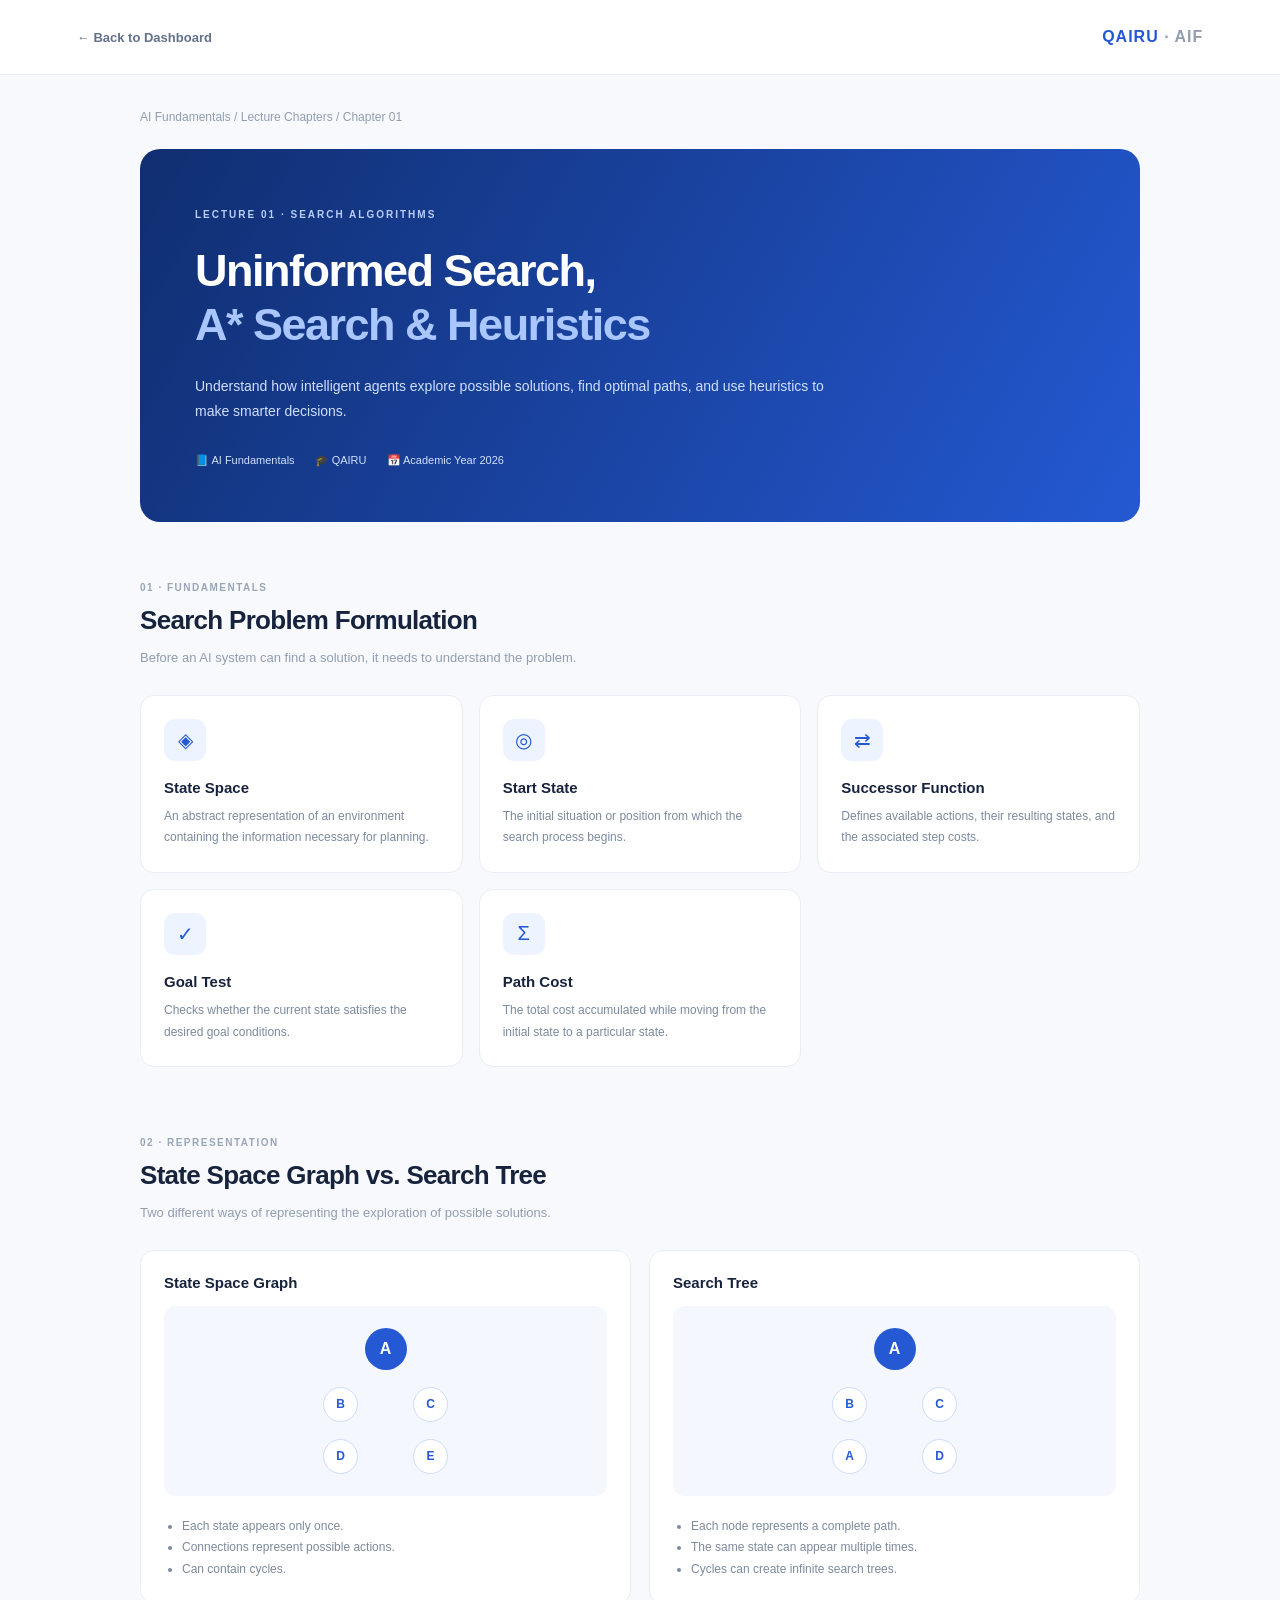
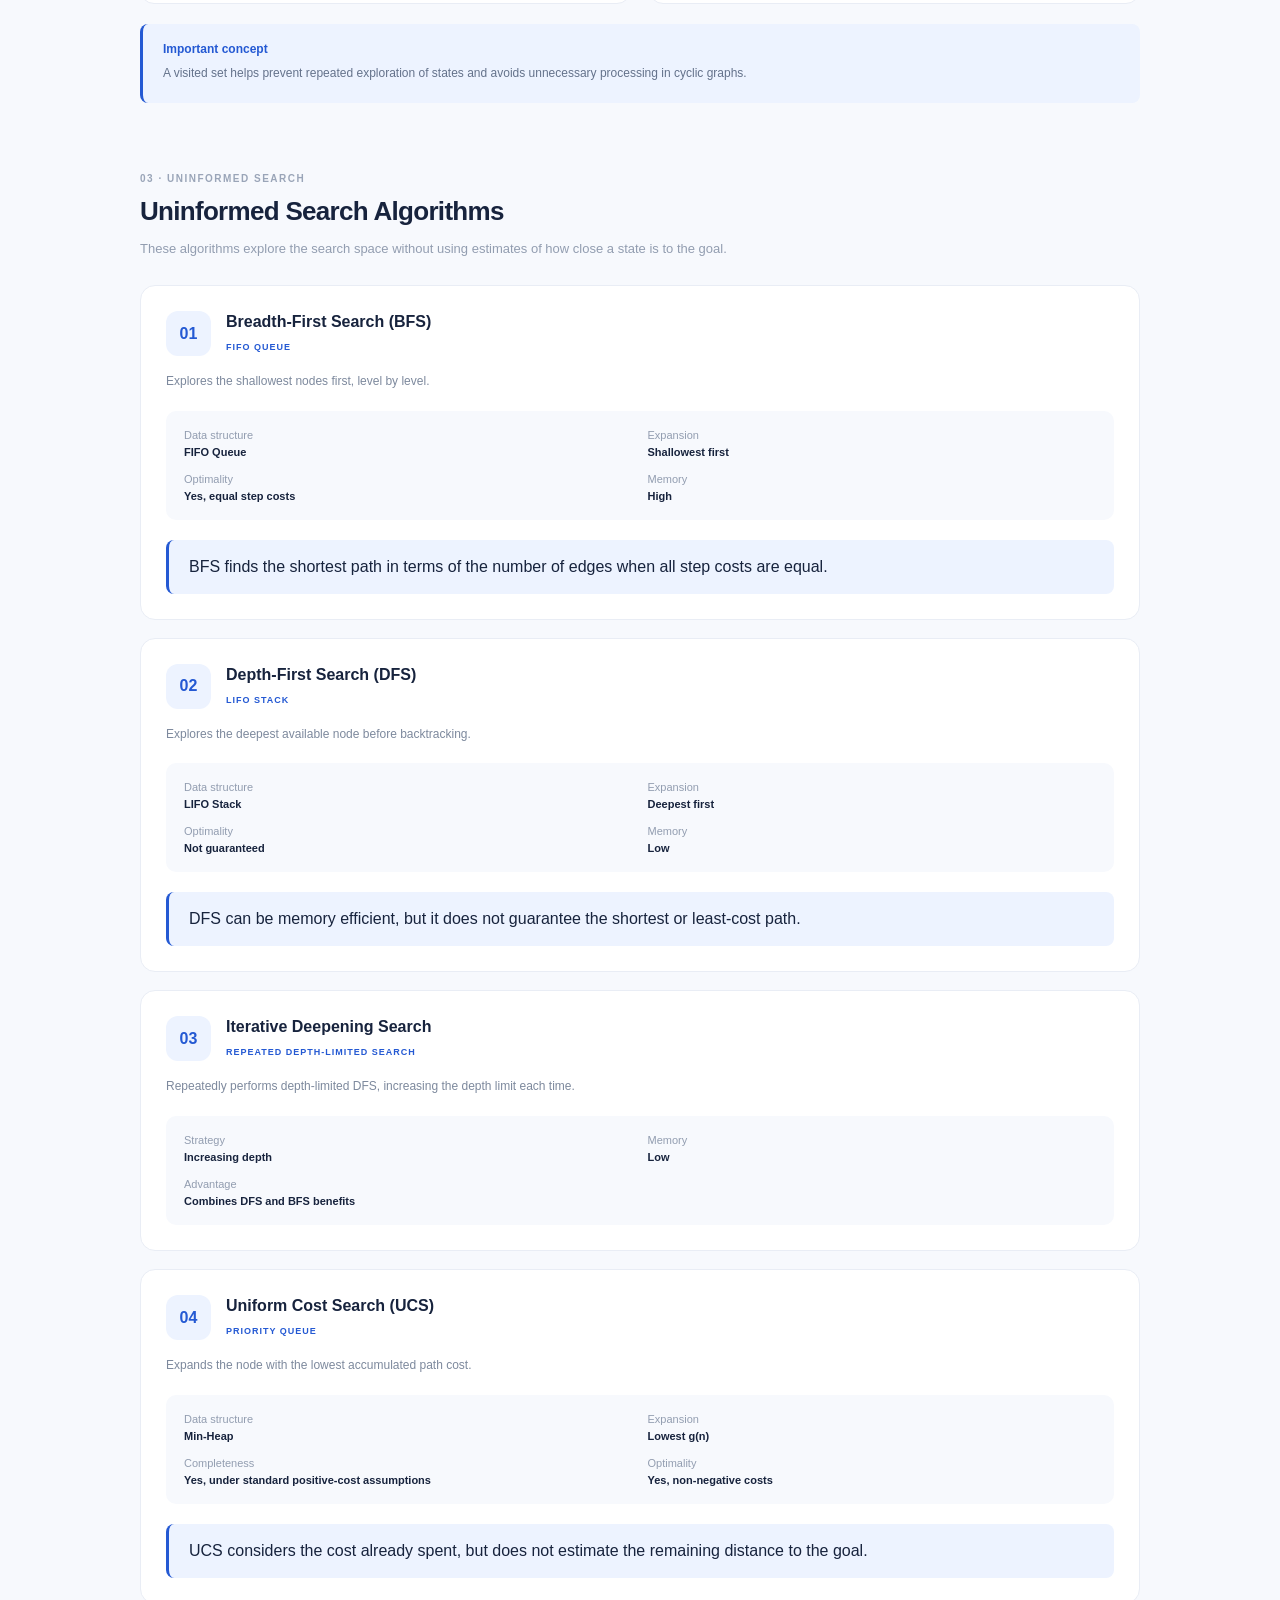
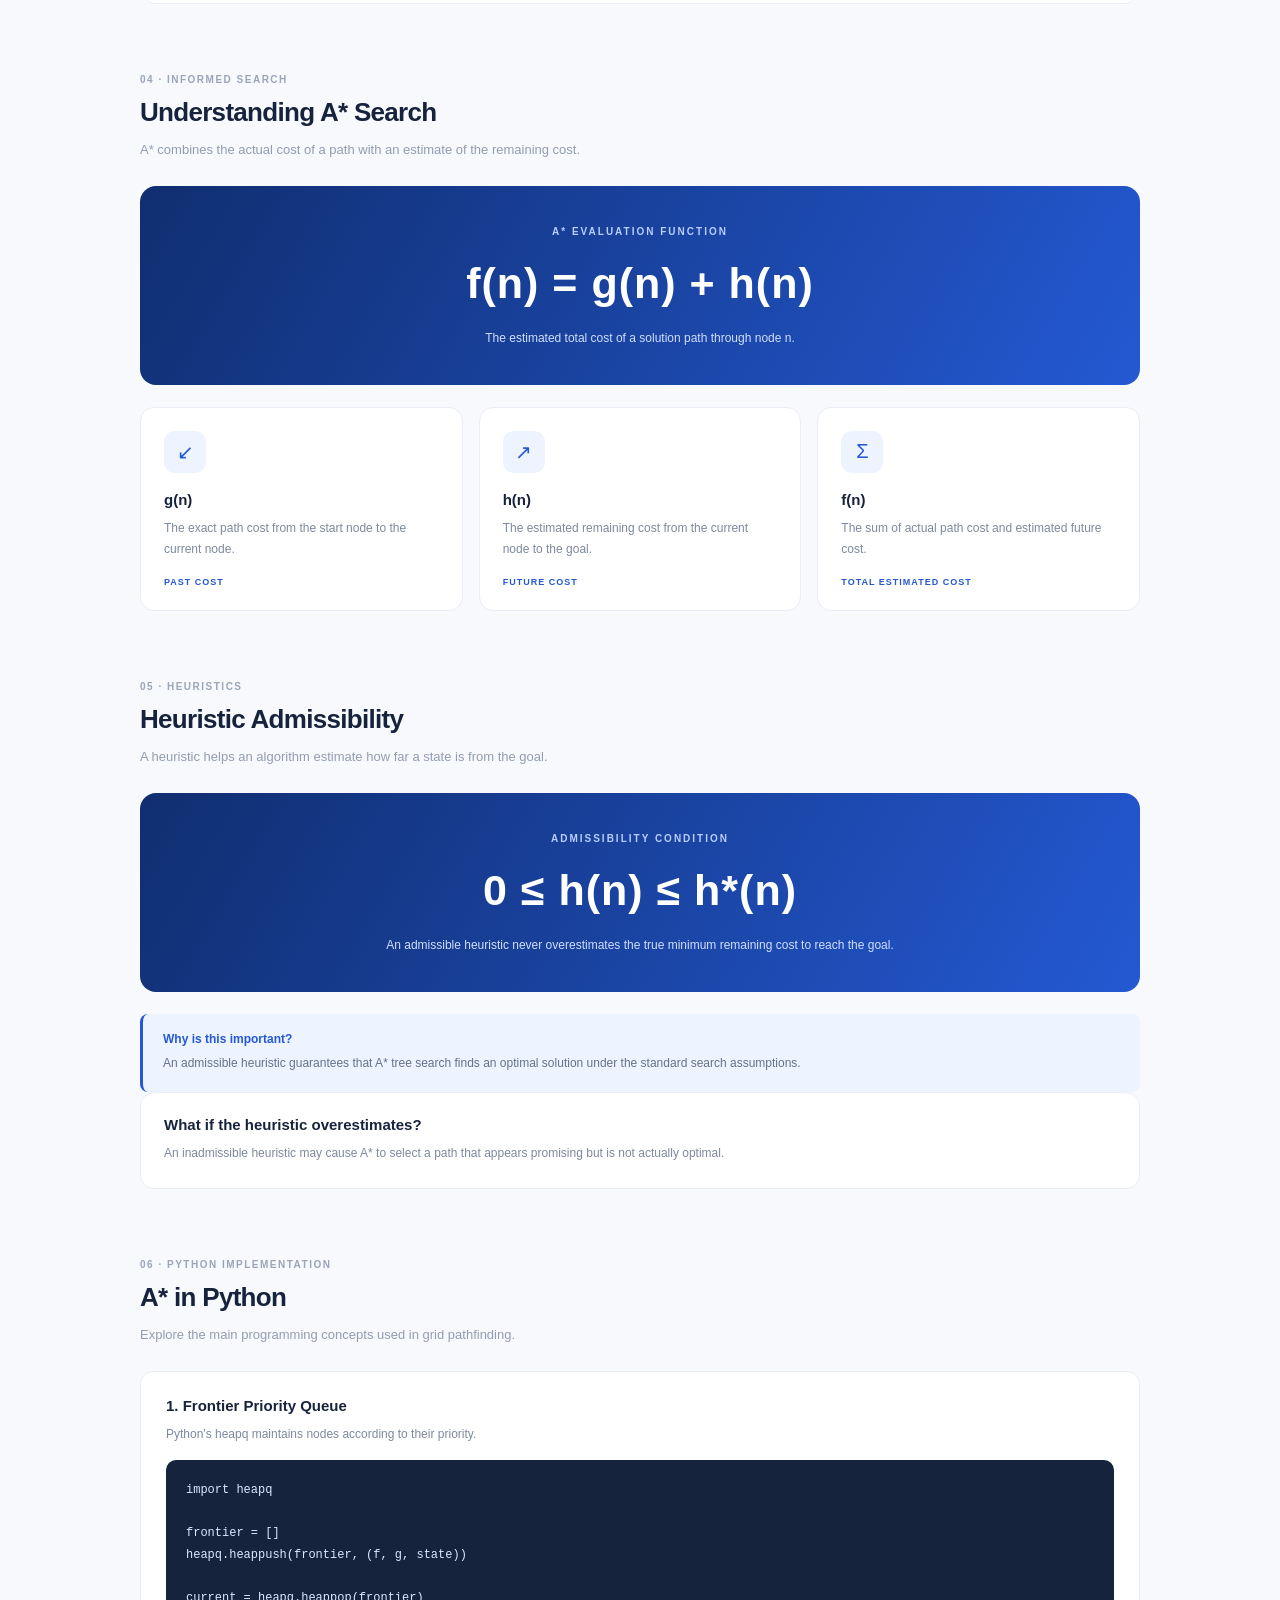
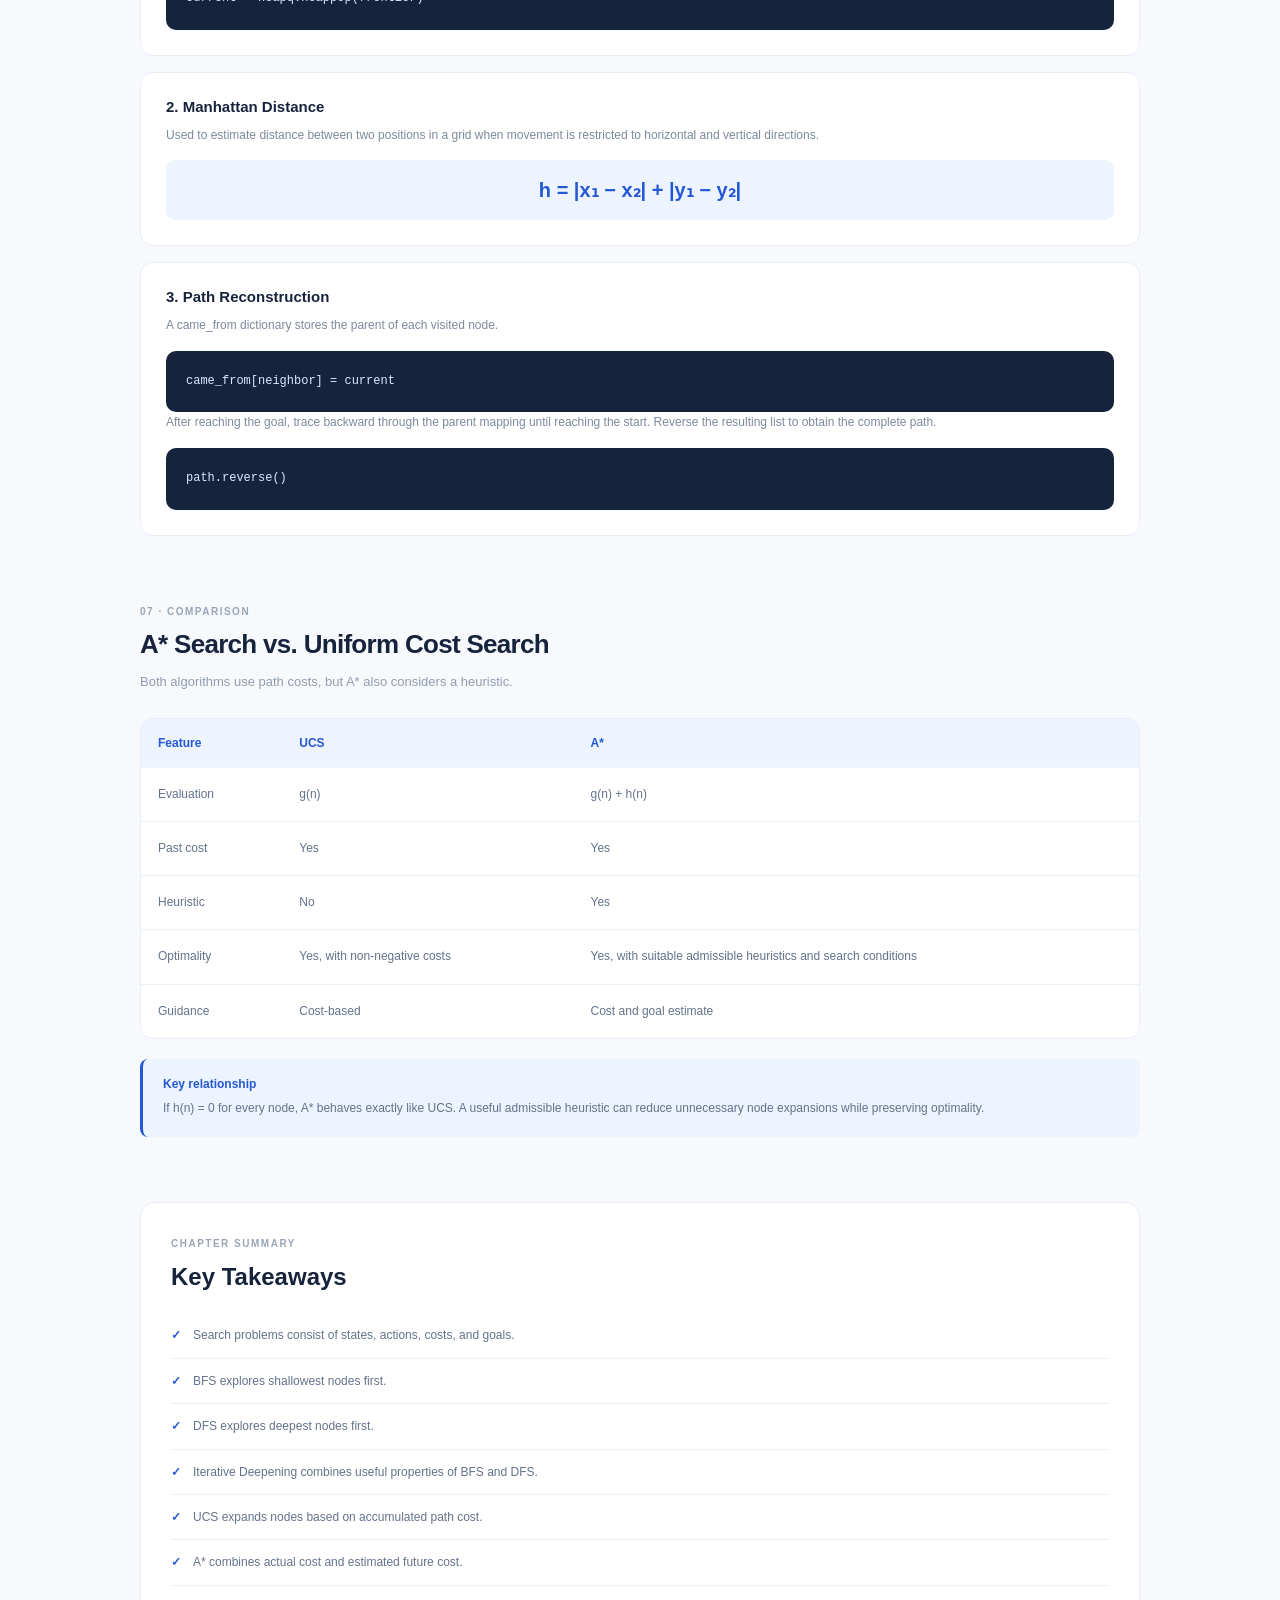
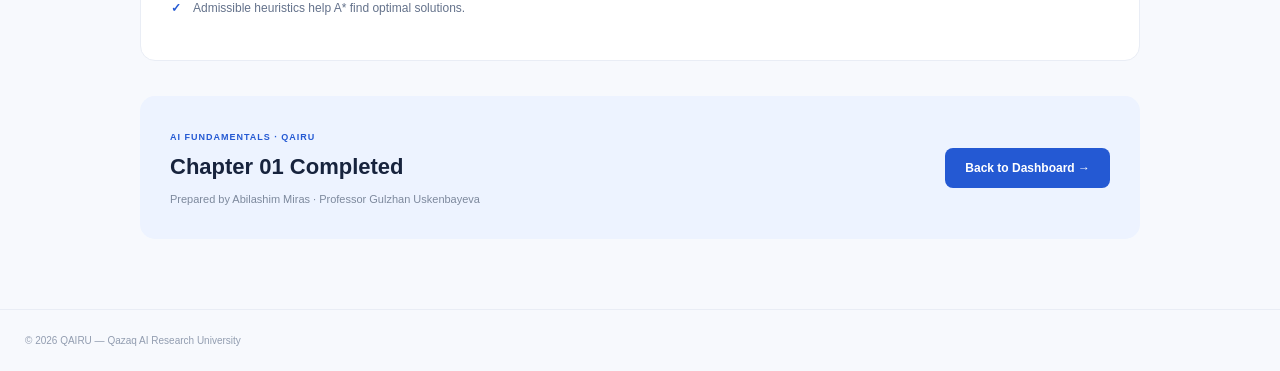
==== chapters/chapter1.html @ 42ffa251 "Initial commit" ====
<!DOCTYPE html>
<html lang="en">
<head>
    <meta charset="UTF-8">
    <meta name="viewport" content="width=device-width, initial-scale=1.0">
    <title>Chapter 1 | AI Fundamentals</title>
    <link rel="stylesheet" href="../style.css">
</head>
<body class="lesson-page">

<header class="lesson-topbar">
    <a href="../index.html" class="back-link">← Back to Dashboard</a>
    <div class="lesson-brand">QAIRU <span>· AIF</span></div>
</header>

<main class="lesson-container">

    <div class="lesson-breadcrumb">
        AI Fundamentals / Lecture Chapters / Chapter 01
    </div>

    <section class="lesson-hero">
        <span class="lesson-tag">LECTURE 01 · SEARCH ALGORITHMS</span>
        <h1>Uninformed Search,<br><span>A* Search & Heuristics</span></h1>
        <p>
            Understand how intelligent agents explore possible solutions,
            find optimal paths, and use heuristics to make smarter decisions.
        </p>
        <div class="lesson-meta">
            <span>📘 AI Fundamentals</span>
            <span>🎓 QAIRU</span>
            <span>📅 Academic Year 2026</span>
        </div>
    </section>

    <section class="lesson-section">
        <div class="lesson-heading">
            <span class="section-label">01 · FUNDAMENTALS</span>
            <h2>Search Problem Formulation</h2>
            <p>Before an AI system can find a solution, it needs to understand the problem.</p>
        </div>

        <div class="concept-grid">
            <article class="concept-card">
                <span class="concept-icon">◈</span>
                <h3>State Space</h3>
                <p>An abstract representation of an environment containing the information necessary for planning.</p>
            </article>

            <article class="concept-card">
                <span class="concept-icon">◎</span>
                <h3>Start State</h3>
                <p>The initial situation or position from which the search process begins.</p>
            </article>

            <article class="concept-card">
                <span class="concept-icon">⇄</span>
                <h3>Successor Function</h3>
                <p>Defines available actions, their resulting states, and the associated step costs.</p>
            </article>

            <article class="concept-card">
                <span class="concept-icon">✓</span>
                <h3>Goal Test</h3>
                <p>Checks whether the current state satisfies the desired goal conditions.</p>
            </article>

            <article class="concept-card">
                <span class="concept-icon">Σ</span>
                <h3>Path Cost</h3>
                <p>The total cost accumulated while moving from the initial state to a particular state.</p>
            </article>
        </div>
    </section>

    <section class="lesson-section">
        <div class="lesson-heading">
            <span class="section-label">02 · REPRESENTATION</span>
            <h2>State Space Graph vs. Search Tree</h2>
            <p>Two different ways of representing the exploration of possible solutions.</p>
        </div>

        <div class="comparison-grid">
            <article class="comparison-card">
                <h3>State Space Graph</h3>
                <div class="diagram-box">
                    <div class="diagram-node">A</div>
                    <div class="diagram-branches">
                        <span>B</span>
                        <span>C</span>
                    </div>
                    <div class="diagram-branches">
                        <span>D</span>
                        <span>E</span>
                    </div>
                </div>
                <ul>
                    <li>Each state appears only once.</li>
                    <li>Connections represent possible actions.</li>
                    <li>Can contain cycles.</li>
                </ul>
            </article>

            <article class="comparison-card">
                <h3>Search Tree</h3>
                <div class="diagram-box">
                    <div class="diagram-node">A</div>
                    <div class="diagram-branches">
                        <span>B</span>
                        <span>C</span>
                    </div>
                    <div class="diagram-branches">
                        <span>A</span>
                        <span>D</span>
                    </div>
                </div>
                <ul>
                    <li>Each node represents a complete path.</li>
                    <li>The same state can appear multiple times.</li>
                    <li>Cycles can create infinite search trees.</li>
                </ul>
            </article>
        </div>

        <div class="note-box">
            <strong>Important concept</strong>
            <p>
                A visited set helps prevent repeated exploration of states
                and avoids unnecessary processing in cyclic graphs.
            </p>
        </div>
    </section>

    <section class="lesson-section">
        <div class="lesson-heading">
            <span class="section-label">03 · UNINFORMED SEARCH</span>
            <h2>Uninformed Search Algorithms</h2>
            <p>These algorithms explore the search space without using estimates of how close a state is to the goal.</p>
        </div>

        <div class="algorithm-card">
            <div class="algorithm-header">
                <span class="algorithm-number">01</span>
                <div>
                    <h3>Breadth-First Search (BFS)</h3>
                    <span class="algorithm-type">FIFO QUEUE</span>
                </div>
            </div>
            <p>Explores the shallowest nodes first, level by level.</p>
            <div class="algorithm-details">
                <div><span>Data structure</span><strong>FIFO Queue</strong></div>
                <div><span>Expansion</span><strong>Shallowest first</strong></div>
                <div><span>Optimality</span><strong>Yes, equal step costs</strong></div>
                <div><span>Memory</span><strong>High</strong></div>
            </div>
            <div class="note-box">
                BFS finds the shortest path in terms of the number of edges when all step costs are equal.
            </div>
        </div>

        <div class="algorithm-card">
            <div class="algorithm-header">
                <span class="algorithm-number">02</span>
                <div>
                    <h3>Depth-First Search (DFS)</h3>
                    <span class="algorithm-type">LIFO STACK</span>
                </div>
            </div>
            <p>Explores the deepest available node before backtracking.</p>
            <div class="algorithm-details">
                <div><span>Data structure</span><strong>LIFO Stack</strong></div>
                <div><span>Expansion</span><strong>Deepest first</strong></div>
                <div><span>Optimality</span><strong>Not guaranteed</strong></div>
                <div><span>Memory</span><strong>Low</strong></div>
            </div>
            <div class="note-box">
                DFS can be memory efficient, but it does not guarantee the shortest or least-cost path.
            </div>
        </div>

        <div class="algorithm-card">
            <div class="algorithm-header">
                <span class="algorithm-number">03</span>
                <div>
                    <h3>Iterative Deepening Search</h3>
                    <span class="algorithm-type">REPEATED DEPTH-LIMITED SEARCH</span>
                </div>
            </div>
            <p>Repeatedly performs depth-limited DFS, increasing the depth limit each time.</p>
            <div class="algorithm-details">
                <div><span>Strategy</span><strong>Increasing depth</strong></div>
                <div><span>Memory</span><strong>Low</strong></div>
                <div><span>Advantage</span><strong>Combines DFS and BFS benefits</strong></div>
            </div>
        </div>

        <div class="algorithm-card">
            <div class="algorithm-header">
                <span class="algorithm-number">04</span>
                <div>
                    <h3>Uniform Cost Search (UCS)</h3>
                    <span class="algorithm-type">PRIORITY QUEUE</span>
                </div>
            </div>
            <p>Expands the node with the lowest accumulated path cost.</p>
            <div class="algorithm-details">
                <div><span>Data structure</span><strong>Min-Heap</strong></div>
                <div><span>Expansion</span><strong>Lowest g(n)</strong></div>
                <div><span>Completeness</span><strong>Yes, under standard positive-cost assumptions</strong></div>
                <div><span>Optimality</span><strong>Yes, non-negative costs</strong></div>
            </div>
            <div class="note-box">
                UCS considers the cost already spent, but does not estimate the remaining distance to the goal.
            </div>
        </div>
    </section>

    <section class="lesson-section">
        <div class="lesson-heading">
            <span class="section-label">04 · INFORMED SEARCH</span>
            <h2>Understanding A* Search</h2>
            <p>A* combines the actual cost of a path with an estimate of the remaining cost.</p>
        </div>

        <div class="formula-card">
            <span class="formula-label">A* EVALUATION FUNCTION</span>
            <div class="main-formula">f(n) = g(n) + h(n)</div>
            <p>The estimated total cost of a solution path through node n.</p>
        </div>

        <div class="concept-grid">
            <article class="concept-card">
                <span class="concept-icon">↙</span>
                <h3>g(n)</h3>
                <p>The exact path cost from the start node to the current node.</p>
                <span class="concept-caption">PAST COST</span>
            </article>

            <article class="concept-card">
                <span class="concept-icon">↗</span>
                <h3>h(n)</h3>
                <p>The estimated remaining cost from the current node to the goal.</p>
                <span class="concept-caption">FUTURE COST</span>
            </article>

            <article class="concept-card">
                <span class="concept-icon">Σ</span>
                <h3>f(n)</h3>
                <p>The sum of actual path cost and estimated future cost.</p>
                <span class="concept-caption">TOTAL ESTIMATED COST</span>
            </article>
        </div>
    </section>

    <section class="lesson-section">
        <div class="lesson-heading">
            <span class="section-label">05 · HEURISTICS</span>
            <h2>Heuristic Admissibility</h2>
            <p>A heuristic helps an algorithm estimate how far a state is from the goal.</p>
        </div>

        <div class="formula-card">
            <span class="formula-label">ADMISSIBILITY CONDITION</span>
            <div class="main-formula">0 ≤ h(n) ≤ h*(n)</div>
            <p>
                An admissible heuristic never overestimates the true minimum
                remaining cost to reach the goal.
            </p>
        </div>

        <div class="note-box">
            <strong>Why is this important?</strong>
            <p>
                An admissible heuristic guarantees that A* tree search
                finds an optimal solution under the standard search assumptions.
            </p>
        </div>

        <div class="concept-card">
            <h3>What if the heuristic overestimates?</h3>
            <p>
                An inadmissible heuristic may cause A* to select a path that
                appears promising but is not actually optimal.
            </p>
        </div>
    </section>

    <section class="lesson-section">
        <div class="lesson-heading">
            <span class="section-label">06 · PYTHON IMPLEMENTATION</span>
            <h2>A* in Python</h2>
            <p>Explore the main programming concepts used in grid pathfinding.</p>
        </div>

        <div class="code-concept">
            <h3>1. Frontier Priority Queue</h3>
            <p>Python's heapq maintains nodes according to their priority.</p>
            <pre><code>import heapq

frontier = []
heapq.heappush(frontier, (f, g, state))

current = heapq.heappop(frontier)</code></pre>
        </div>

        <div class="code-concept">
            <h3>2. Manhattan Distance</h3>
            <p>Used to estimate distance between two positions in a grid when movement is restricted to horizontal and vertical directions.</p>
            <div class="formula-inline">
                h = |x₁ − x₂| + |y₁ − y₂|
            </div>
        </div>

        <div class="code-concept">
            <h3>3. Path Reconstruction</h3>
            <p>A came_from dictionary stores the parent of each visited node.</p>
            <pre><code>came_from[neighbor] = current</code></pre>
            <p>
                After reaching the goal, trace backward through the parent
                mapping until reaching the start. Reverse the resulting list
                to obtain the complete path.
            </p>
            <pre><code>path.reverse()</code></pre>
        </div>
    </section>

    <section class="lesson-section">
        <div class="lesson-heading">
            <span class="section-label">07 · COMPARISON</span>
            <h2>A* Search vs. Uniform Cost Search</h2>
            <p>Both algorithms use path costs, but A* also considers a heuristic.</p>
        </div>

        <div class="table-wrapper">
            <table class="lesson-table">
                <thead>
                    <tr>
                        <th>Feature</th>
                        <th>UCS</th>
                        <th>A*</th>
                    </tr>
                </thead>
                <tbody>
                    <tr>
                        <td>Evaluation</td>
                        <td>g(n)</td>
                        <td>g(n) + h(n)</td>
                    </tr>
                    <tr>
                        <td>Past cost</td>
                        <td>Yes</td>
                        <td>Yes</td>
                    </tr>
                    <tr>
                        <td>Heuristic</td>
                        <td>No</td>
                        <td>Yes</td>
                    </tr>
                    <tr>
                        <td>Optimality</td>
                        <td>Yes, with non-negative costs</td>
                        <td>Yes, with suitable admissible heuristics and search conditions</td>
                    </tr>
                    <tr>
                        <td>Guidance</td>
                        <td>Cost-based</td>
                        <td>Cost and goal estimate</td>
                    </tr>
                </tbody>
            </table>
        </div>

        <div class="note-box">
            <strong>Key relationship</strong>
            <p>
                If h(n) = 0 for every node, A* behaves exactly like UCS.
                A useful admissible heuristic can reduce unnecessary node expansions
                while preserving optimality.
            </p>
        </div>
    </section>

    <section class="takeaways">
        <span class="section-label">CHAPTER SUMMARY</span>
        <h2>Key Takeaways</h2>
        <ul>
            <li>Search problems consist of states, actions, costs, and goals.</li>
            <li>BFS explores shallowest nodes first.</li>
            <li>DFS explores deepest nodes first.</li>
            <li>Iterative Deepening combines useful properties of BFS and DFS.</li>
            <li>UCS expands nodes based on accumulated path cost.</li>
            <li>A* combines actual cost and estimated future cost.</li>
            <li>Admissible heuristics help A* find optimal solutions.</li>
        </ul>
    </section>

    <section class="lesson-footer">
        <div>
            <span>AI FUNDAMENTALS · QAIRU</span>
            <h2>Chapter 01 Completed</h2>
            <p>Prepared by Abilashim Miras · Professor Gulzhan Uskenbayeva</p>
        </div>
        <a href="../index.html" class="primary-btn">Back to Dashboard →</a>
    </section>

</main>

<footer class="lesson-bottom">
    © 2026 QAIRU — Qazaq AI Research University
</footer>

</body>
</html>
---- style.css ----
/* GLOBAL SETTINGS */

* {
    margin: 0;
    padding: 0;
    box-sizing: border-box;
}

html {
    scroll-behavior: smooth;
}

body {
    font-family: 'Inter', sans-serif;
    background: #f7f9fd;
    color: #17233d;
}

.dashboard {
    display: flex;
    min-height: 100vh;
}

/* SIDEBAR */

.sidebar {
    width: 255px;
    background: #ffffff;
    border-right: 1px solid #e9edf5;
    padding: 30px 20px;
    display: flex;
    flex-direction: column;
    flex-shrink: 0;
}

.logo {
    display: flex;
    align-items: center;
    gap: 12px;
    margin-bottom: 55px;
}

.logo-icon {
    width: 43px;
    height: 43px;
    background: #2459d3;
    color: white;
    border-radius: 13px;
    display: grid;
    place-items: center;
    font-size: 23px;
    font-weight: 800;
}

.logo h2 {
    font-size: 18px;
    letter-spacing: 1px;
}

.logo span {
    display: block;
    color: #8b96aa;
    font-size: 9px;
    margin-top: 4px;
}

.menu-label,
.section-label {
    font-size: 10px;
    font-weight: 700;
    letter-spacing: 1.5px;
    color: #9aa5b8;
}

.menu-label {
    margin-bottom: 18px;
    padding-left: 12px;
}

nav {
    display: flex;
    flex-direction: column;
    gap: 8px;
}

.nav-item {
    text-decoration: none;
    color: #7c879b;
    padding: 14px;
    border-radius: 10px;
    display: flex;
    gap: 13px;
    align-items: center;
    font-size: 14px;
    font-weight: 500;
    transition: 0.25s;
}

.nav-item:hover,
.nav-item.active {
    background: #edf3ff;
    color: #2459d3;
}

.sidebar-bottom {
    margin-top: auto;
    padding: 20px;
    background: #f4f7fd;
    border-radius: 14px;
}

.course-badge {
    display: inline-block;
    color: #2459d3;
    background: #e4ecff;
    padding: 6px 10px;
    font-size: 10px;
    font-weight: 700;
    border-radius: 6px;
    margin-bottom: 12px;
}

.sidebar-bottom p {
    font-size: 13px;
    font-weight: 700;
    margin-bottom: 6px;
}

.sidebar-bottom span {
    color: #929db0;
    font-size: 10px;
}

/* MAIN CONTENT */

.main-content {
    flex: 1;
    min-width: 0;
    padding: 0 45px;
    max-width: 1600px;
    margin: 0 auto;
}

.topbar {
    height: 95px;
    display: flex;
    justify-content: space-between;
    align-items: center;
    border-bottom: 1px solid #e9edf5;
}

.breadcrumb {
    color: #929db0;
    font-size: 11px;
}

.topbar h3 {
    font-size: 16px;
    margin-top: 6px;
}

.profile {
    display: flex;
    align-items: center;
    gap: 12px;
}

.avatar {
    width: 40px;
    height: 40px;
    background: #e4ecff;
    color: #2459d3;
    border-radius: 50%;
    display: grid;
    place-items: center;
    font-weight: 700;
    font-size: 12px;
}

.profile strong,
.profile span {
    display: block;
    font-size: 12px;
}

.profile span {
    color: #929db0;
    margin-top: 4px;
}

/* WELCOME SECTION */

.welcome {
    background: linear-gradient(110deg, #102e70, #2459d3);
    border-radius: 20px;
    margin-top: 35px;
    padding: 50px;
    min-height: 310px;
    display: flex;
    align-items: center;
    justify-content: space-between;
    color: white;
    overflow: hidden;
    position: relative;
}

.welcome-text {
    max-width: 560px;
    position: relative;
    z-index: 2;
}

.eyebrow {
    color: #b8ceff;
    font-size: 10px;
    font-weight: 700;
    letter-spacing: 2px;
}

.welcome h1 {
    font-size: clamp(27px, 3vw, 40px);
    line-height: 1.2;
    margin: 18px 0;
    letter-spacing: -1.5px;
}

.welcome h1 span {
    color: #a9c6ff;
}

.welcome p {
    font-size: 13px;
    line-height: 1.8;
    color: #d1dfff;
    max-width: 430px;
    margin-bottom: 25px;
}

.primary-btn {
    display: inline-block;
    background: white;
    color: #2459d3;
    text-decoration: none;
    padding: 13px 20px;
    border-radius: 8px;
    font-size: 12px;
    font-weight: 700;
    transition: 0.25s;
}

.primary-btn:hover {
    background: #e9f0ff;
    transform: translateY(-2px);
}

/* ABSTRACT AI ART */

.welcome-art {
    width: 270px;
    height: 240px;
    position: relative;
    display: grid;
    place-items: center;
    flex-shrink: 0;
}

.ai-symbol {
    width: 120px;
    height: 120px;
    border-radius: 35px;
    background: rgba(255, 255, 255, 0.14);
    border: 1px solid rgba(255, 255, 255, 0.4);
    backdrop-filter: blur(10px);
    display: grid;
    place-items: center;
    font-size: 43px;
    font-weight: 800;
    color: white;
    z-index: 2;
}

.orbit {
    position: absolute;
    border: 1px solid rgba(255, 255, 255, 0.25);
    border-radius: 50%;
}

.orbit-one {
    width: 210px;
    height: 210px;
}

.orbit-two {
    width: 265px;
    height: 265px;
}

.floating-card {
    position: absolute;
    background: rgba(255, 255, 255, 0.17);
    border: 1px solid rgba(255, 255, 255, 0.3);
    backdrop-filter: blur(10px);
    padding: 11px 13px;
    border-radius: 9px;
    font-size: 10px;
    white-space: nowrap;
    z-index: 3;
}

.card-one {
    top: 15px;
    right: -10px;
}

.card-two {
    bottom: 15px;
    left: -15px;
}

/* COURSE INFORMATION */

.course-info {
    display: grid;
    grid-template-columns: repeat(3, 1fr);
    gap: 18px;
    margin: 25px 0 55px;
}

.info-card {
    background: white;
    border: 1px solid #e9edf5;
    border-radius: 13px;
    padding: 20px;
    display: flex;
    align-items: center;
    gap: 15px;
}

.info-icon {
    width: 43px;
    height: 43px;
    border-radius: 11px;
    display: grid;
    place-items: center;
    font-size: 20px;
}

.blue {
    background: #edf3ff;
    color: #2459d3;
}

.purple {
    background: #f2edff;
    color: #8658d6;
}

.green {
    background: #eaf8f1;
    color: #259a65;
}

.info-card span {
    color: #929db0;
    font-size: 10px;
}

.info-card h3 {
    font-size: 14px;
    margin-top: 5px;
}

/* CHAPTERS */

.chapters-section {
    margin-bottom: 60px;
}

.section-heading {
    display: flex;
    justify-content: space-between;
    align-items: center;
    margin-bottom: 25px;
}

.section-heading h2,
.about-section h2 {
    font-size: 25px;
    margin: 9px 0;
    letter-spacing: -0.7px;
}

.section-heading p,
.about-section > p {
    font-size: 12px;
    color: #929db0;
    line-height: 1.8;
}

.chapter-count {
    background: #edf3ff;
    color: #2459d3;
    font-size: 11px;
    font-weight: 700;
    padding: 9px 13px;
    border-radius: 7px;
}

.chapter-grid {
    display: grid;
    grid-template-columns: repeat(3, 1fr);
    gap: 18px;
}

.chapter-card {
    background: white;
    border: 1px solid #e9edf5;
    padding: 22px;
    border-radius: 14px;
    transition: 0.25s;
    text-decoration: none;
    color: inherit;
    display: block;
}

.chapter-card:hover {
    transform: translateY(-5px);
    border-color: #9dbaff;
    box-shadow: 0 12px 30px rgba(40, 80, 150, 0.08);
}

.chapter-number {
    width: 42px;
    height: 42px;
    display: grid;
    place-items: center;
    background: #edf3ff;
    color: #2459d3;
    border-radius: 11px;
    font-size: 13px;
    font-weight: 800;
    margin-bottom: 22px;
}

.chapter-card h3 {
    font-size: 14px;
    margin-bottom: 9px;
}

.chapter-card p {
    font-size: 11px;
    color: #929db0;
    line-height: 1.7;
}

.chapter-link {
    color: #2459d3;
    font-size: 11px;
    font-weight: 700;
    margin-top: 20px;
    display: block;
}

/* ABOUT COURSE */

.about-section {
    background: white;
    border: 1px solid #e9edf5;
    border-radius: 15px;
    padding: 30px;
    margin-bottom: 40px;
}

.about-section > p {
    max-width: 650px;
}

.credits {
    display: flex;
    flex-wrap: wrap;
    gap: 50px;
    margin-top: 30px;
    padding-top: 25px;
    border-top: 1px solid #edf0f5;
}

.credits span,
.credits strong {
    display: block;
    font-size: 11px;
}

.credits span {
    color: #929db0;
    margin-bottom: 7px;
}

.credits strong {
    font-size: 12px;
}

/* FOOTER */

footer {
    border-top: 1px solid #e9edf5;
    padding: 25px 0;
    display: flex;
    justify-content: space-between;
    gap: 15px;
    flex-wrap: wrap;
    color: #929db0;
    font-size: 10px;
}

/* RESPONSIVE DESIGN */

@media (max-width: 1000px) {
    .main-content {
        padding: 0 25px;
    }

    .chapter-grid {
        grid-template-columns: repeat(2, 1fr);
    }

    .welcome {
        padding: 35px;
    }

    .welcome-art {
        transform: scale(0.8);
    }
}

@media (max-width: 700px) {
    .sidebar {
        width: 75px;
        padding: 20px 10px;
    }

    .logo {
        justify-content: center;
    }

    .logo > div:last-child,
    .menu-label,
    .nav-item span,
    .sidebar-bottom {
        display: none;
    }

    .nav-item {
        justify-content: center;
        font-size: 20px;
    }

    .main-content {
        padding: 0 15px;
    }

    .welcome {
        padding: 30px 22px;
    }

    .welcome-art {
        display: none;
    }

    .course-info {
        grid-template-columns: 1fr;
    }

    .chapter-grid {
        grid-template-columns: 1fr;
    }

    .credits {
        gap: 20px;
    }

    .topbar {
        height: 80px;
    }

    .profile strong {
        font-size: 10px;
    }
}

/* =================================
   CHAPTER / LECTURE PAGE
================================= */

.lesson-page {
    background: #f7f9fd;
}

.lesson-topbar {
    height: 75px;
    padding: 0 6%;
    background: white;
    border-bottom: 1px solid #e9edf5;
    display: flex;
    justify-content: space-between;
    align-items: center;
}

.back-link {
    text-decoration: none;
    color: #63718a;
    font-size: 13px;
    font-weight: 600;
}

.back-link:hover {
    color: #2459d3;
}

.lesson-brand {
    font-weight: 800;
    color: #2459d3;
    letter-spacing: 1px;
}

.lesson-brand span {
    color: #929db0;
}

.lesson-container {
    max-width: 1050px;
    margin: auto;
    padding: 35px 25px 70px;
}

.lesson-breadcrumb {
    color: #929db0;
    font-size: 12px;
    margin-bottom: 25px;
}

.lesson-hero {
    background: linear-gradient(120deg, #102e70, #2459d3);
    border-radius: 20px;
    padding: 55px;
    color: white;
    margin-bottom: 55px;
}

.lesson-tag {
    color: #b8ceff;
    font-size: 10px;
    font-weight: 700;
    letter-spacing: 2px;
}

.lesson-hero h1 {
    font-size: clamp(30px, 5vw, 45px);
    line-height: 1.2;
    margin: 22px 0;
    letter-spacing: -1.5px;
}

.lesson-hero h1 span {
    color: #a9c6ff;
}

.lesson-hero > p {
    color: #d1dfff;
    font-size: 14px;
    line-height: 1.8;
    max-width: 650px;
}

.lesson-meta {
    display: flex;
    flex-wrap: wrap;
    gap: 20px;
    margin-top: 30px;
    color: #d1dfff;
    font-size: 11px;
}

.lesson-section {
    margin-bottom: 65px;
}

.lesson-heading {
    margin-bottom: 25px;
}

.lesson-heading h2 {
    font-size: 26px;
    margin: 10px 0;
    letter-spacing: -0.7px;
}

.lesson-heading > p {
    font-size: 13px;
    color: #929db0;
    line-height: 1.8;
}

.concept-grid {
    display: grid;
    grid-template-columns: repeat(3, 1fr);
    gap: 16px;
}

.concept-card,
.comparison-card {
    background: white;
    border: 1px solid #e9edf5;
    border-radius: 14px;
    padding: 23px;
}

.concept-icon {
    display: grid;
    place-items: center;
    width: 42px;
    height: 42px;
    border-radius: 11px;
    background: #edf3ff;
    color: #2459d3;
    font-size: 20px;
    margin-bottom: 18px;
}

.concept-card h3,
.comparison-card h3 {
    font-size: 15px;
    margin-bottom: 10px;
}

.concept-card p,
.comparison-card li {
    font-size: 12px;
    line-height: 1.8;
    color: #7d899d;
}

.concept-caption {
    display: block;
    margin-top: 16px;
    color: #2459d3;
    font-size: 9px;
    font-weight: 700;
    letter-spacing: 1px;
}

.comparison-grid {
    display: grid;
    grid-template-columns: repeat(2, 1fr);
    gap: 18px;
}

.comparison-card ul {
    padding-left: 18px;
    margin-top: 20px;
}

.diagram-box {
    background: #f4f7fd;
    border-radius: 12px;
    padding: 22px;
    margin-top: 15px;
    text-align: center;
}

.diagram-node {
    display: inline-grid;
    place-items: center;
    width: 42px;
    height: 42px;
    background: #2459d3;
    color: white;
    border-radius: 50%;
    font-weight: 700;
}

.diagram-branches {
    display: flex;
    justify-content: center;
    gap: 55px;
    margin-top: 17px;
}

.diagram-branches span {
    display: grid;
    place-items: center;
    width: 35px;
    height: 35px;
    background: white;
    border: 1px solid #cddcff;
    border-radius: 50%;
    color: #2459d3;
    font-size: 12px;
    font-weight: 700;
}

.note-box {
    background: #edf3ff;
    border-left: 3px solid #2459d3;
    border-radius: 8px;
    padding: 18px 20px;
    margin-top: 20px;
}

.note-box strong {
    display: block;
    color: #2459d3;
    font-size: 12px;
    margin-bottom: 7px;
}

.note-box p {
    color: #64728b;
    font-size: 12px;
    line-height: 1.8;
}

.algorithm-card {
    background: white;
    border: 1px solid #e9edf5;
    border-radius: 15px;
    padding: 25px;
    margin-bottom: 18px;
}

.algorithm-header {
    display: flex;
    align-items: center;
    gap: 15px;
    margin-bottom: 15px;
}

.algorithm-number {
    display: grid;
    place-items: center;
    width: 45px;
    height: 45px;
    background: #edf3ff;
    color: #2459d3;
    border-radius: 12px;
    font-weight: 800;
}

.algorithm-header h3 {
    font-size: 16px;
    margin-bottom: 5px;
}

.algorithm-type {
    font-size: 9px;
    letter-spacing: 1px;
    color: #2459d3;
    font-weight: 700;
}

.algorithm-card > p {
    color: #7d899d;
    font-size: 12px;
    line-height: 1.8;
}

.algorithm-details {
    display: grid;
    grid-template-columns: repeat(2, 1fr);
    gap: 15px;
    background: #f7f9fd;
    padding: 18px;
    border-radius: 10px;
    margin-top: 18px;
}

.algorithm-details div span,
.algorithm-details div strong {
    display: block;
    font-size: 11px;
}

.algorithm-details div span {
    color: #929db0;
    margin-bottom: 5px;
}

.algorithm-details div strong {
    color: #17233d;
}

.formula-card {
    background: linear-gradient(120deg, #102e70, #2459d3);
    color: white;
    border-radius: 16px;
    padding: 35px;
    text-align: center;
    margin-bottom: 22px;
}

.formula-label {
    color: #b8ceff;
    font-size: 10px;
    font-weight: 700;
    letter-spacing: 2px;
}

.main-formula {
    font-size: clamp(30px, 5vw, 43px);
    font-weight: 800;
    margin: 20px 0;
    letter-spacing: 1px;
}

.formula-card p {
    color: #d1dfff;
    font-size: 12px;
    line-height: 1.8;
}

.code-concept {
    background: white;
    border: 1px solid #e9edf5;
    border-radius: 13px;
    padding: 25px;
    margin-bottom: 16px;
}

.code-concept h3 {
    font-size: 15px;
    margin-bottom: 10px;
}

.code-concept p {
    color: #7d899d;
    font-size: 12px;
    line-height: 1.8;
    margin-bottom: 14px;
}

.code-concept pre {
    background: #15233d;
    color: #dce8ff;
    padding: 20px;
    border-radius: 10px;
    overflow-x: auto;
    font-size: 12px;
    line-height: 1.8;
}

.formula-inline {
    background: #edf3ff;
    color: #2459d3;
    padding: 18px;
    text-align: center;
    border-radius: 9px;
    font-size: 20px;
    font-weight: 700;
}

.table-wrapper {
    overflow-x: auto;
    background: white;
    border: 1px solid #e9edf5;
    border-radius: 12px;
}

.lesson-table {
    width: 100%;
    border-collapse: collapse;
    min-width: 550px;
}

.lesson-table th,
.lesson-table td {
    text-align: left;
    padding: 17px;
    border-bottom: 1px solid #edf0f5;
    font-size: 12px;
}

.lesson-table th {
    background: #edf3ff;
    color: #2459d3;
    font-weight: 700;
}

.lesson-table td {
    color: #64728b;
    line-height: 1.6;
}

.lesson-table tr:last-child td {
    border-bottom: none;
}

.takeaways {
    background: white;
    border: 1px solid #e9edf5;
    border-radius: 15px;
    padding: 30px;
    margin-bottom: 35px;
}

.takeaways h2 {
    font-size: 24px;
    margin: 12px 0 22px;
}

.takeaways ul {
    list-style: none;
}

.takeaways li {
    padding: 12px 0;
    border-bottom: 1px solid #edf0f5;
    color: #64728b;
    font-size: 12px;
    line-height: 1.7;
}

.takeaways li::before {
    content: "✓";
    color: #2459d3;
    font-weight: 800;
    margin-right: 12px;
}

.takeaways li:last-child {
    border-bottom: none;
}

.lesson-footer {
    background: #edf3ff;
    border-radius: 15px;
    padding: 30px;
    display: flex;
    align-items: center;
    justify-content: space-between;
    gap: 20px;
}

.lesson-footer > div > span {
    color: #2459d3;
    font-size: 9px;
    font-weight: 700;
    letter-spacing: 1px;
}

.lesson-footer h2 {
    font-size: 22px;
    margin: 10px 0;
}

.lesson-footer p {
    color: #7d899d;
    font-size: 11px;
    line-height: 1.7;
}

.lesson-footer .primary-btn {
    background: #2459d3;
    color: white;
    white-space: nowrap;
}

.lesson-bottom {
    padding: 25px;
    text-align: center;
    border-top: 1px solid #e9edf5;
    color: #929db0;
    font-size: 10px;
}

/* MOBILE LECTURE PAGE */

@media (max-width: 700px) {
    .lesson-container {
        padding: 25px 15px 50px;
    }

    .lesson-hero {
        padding: 30px 23px;
    }

    .lesson-meta {
        flex-direction: column;
        gap: 10px;
    }

    .concept-grid,
    .comparison-grid {
        grid-template-columns: 1fr;
    }

    .algorithm-details {
        grid-template-columns: 1fr 1fr;
    }

    .lesson-footer {
        align-items: flex-start;
        flex-direction: column;
    }

    .lesson-topbar {
        padding: 0 18px;
    }
}
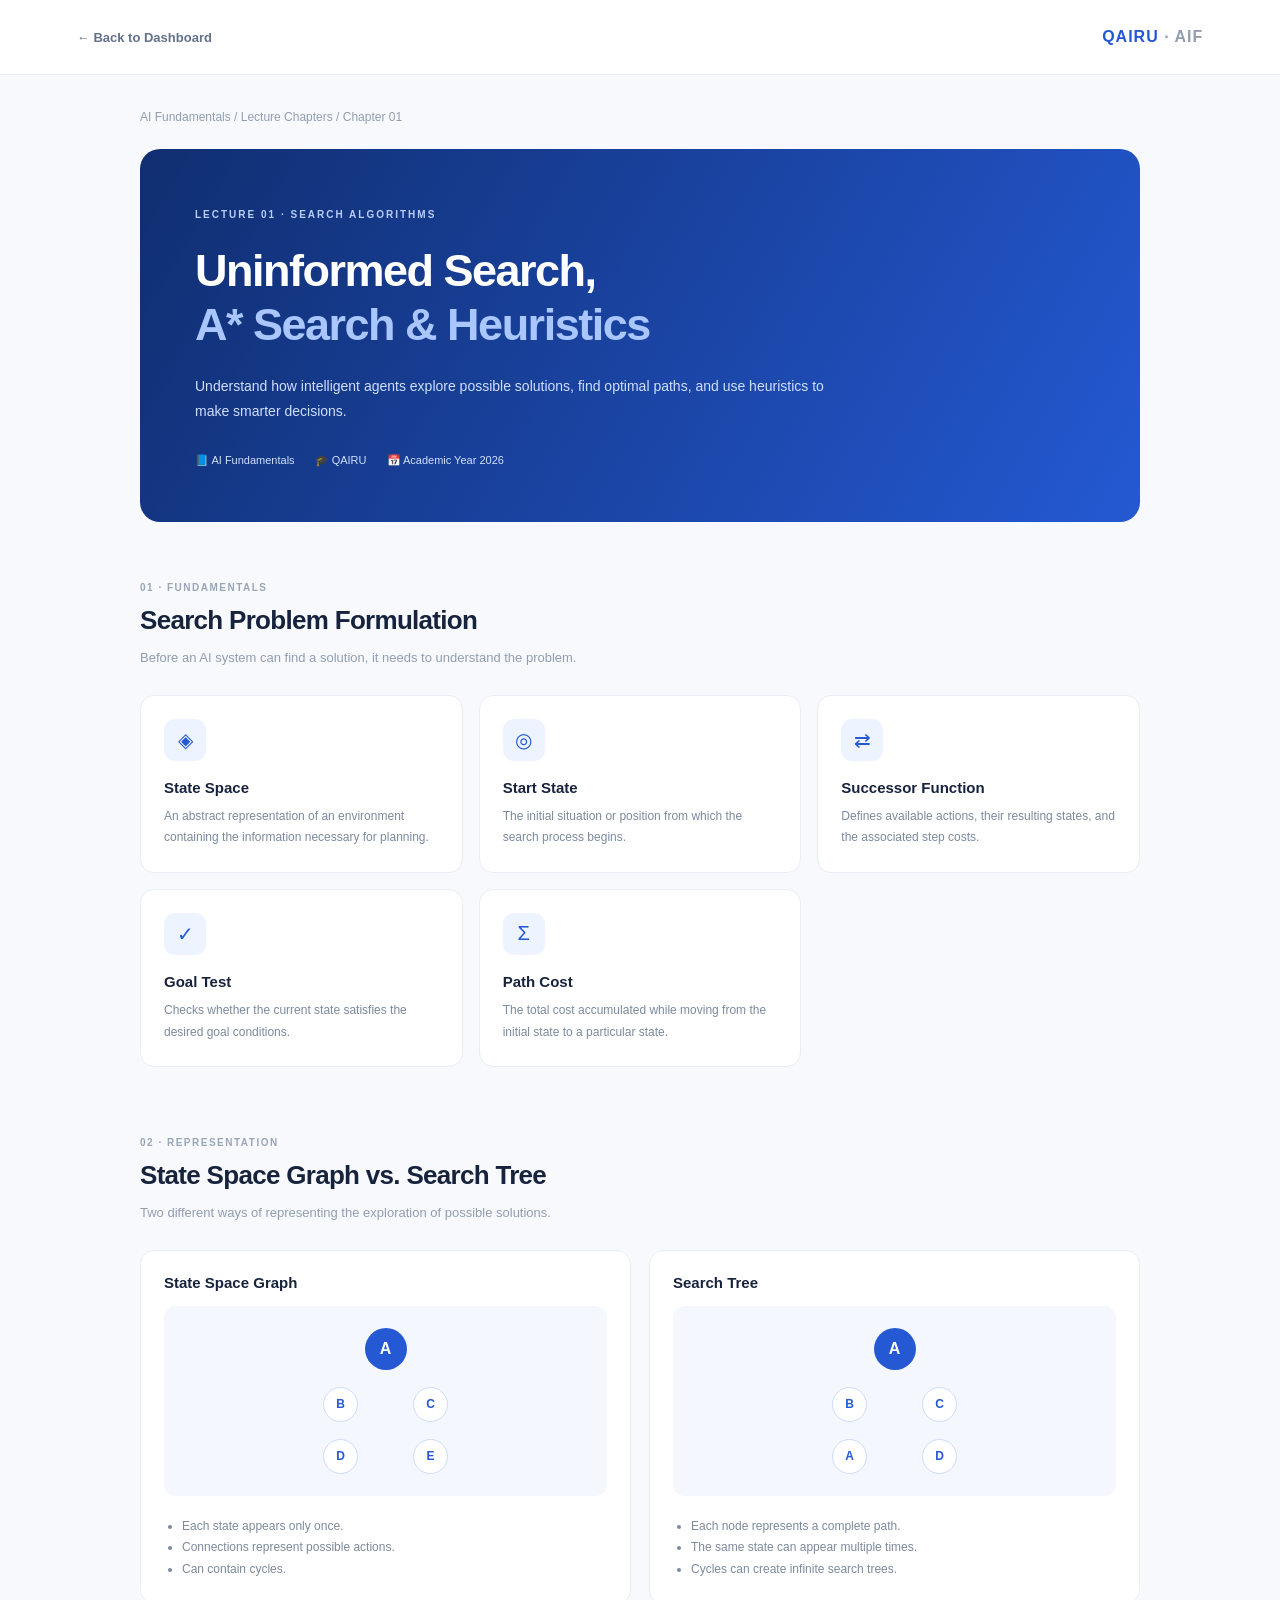
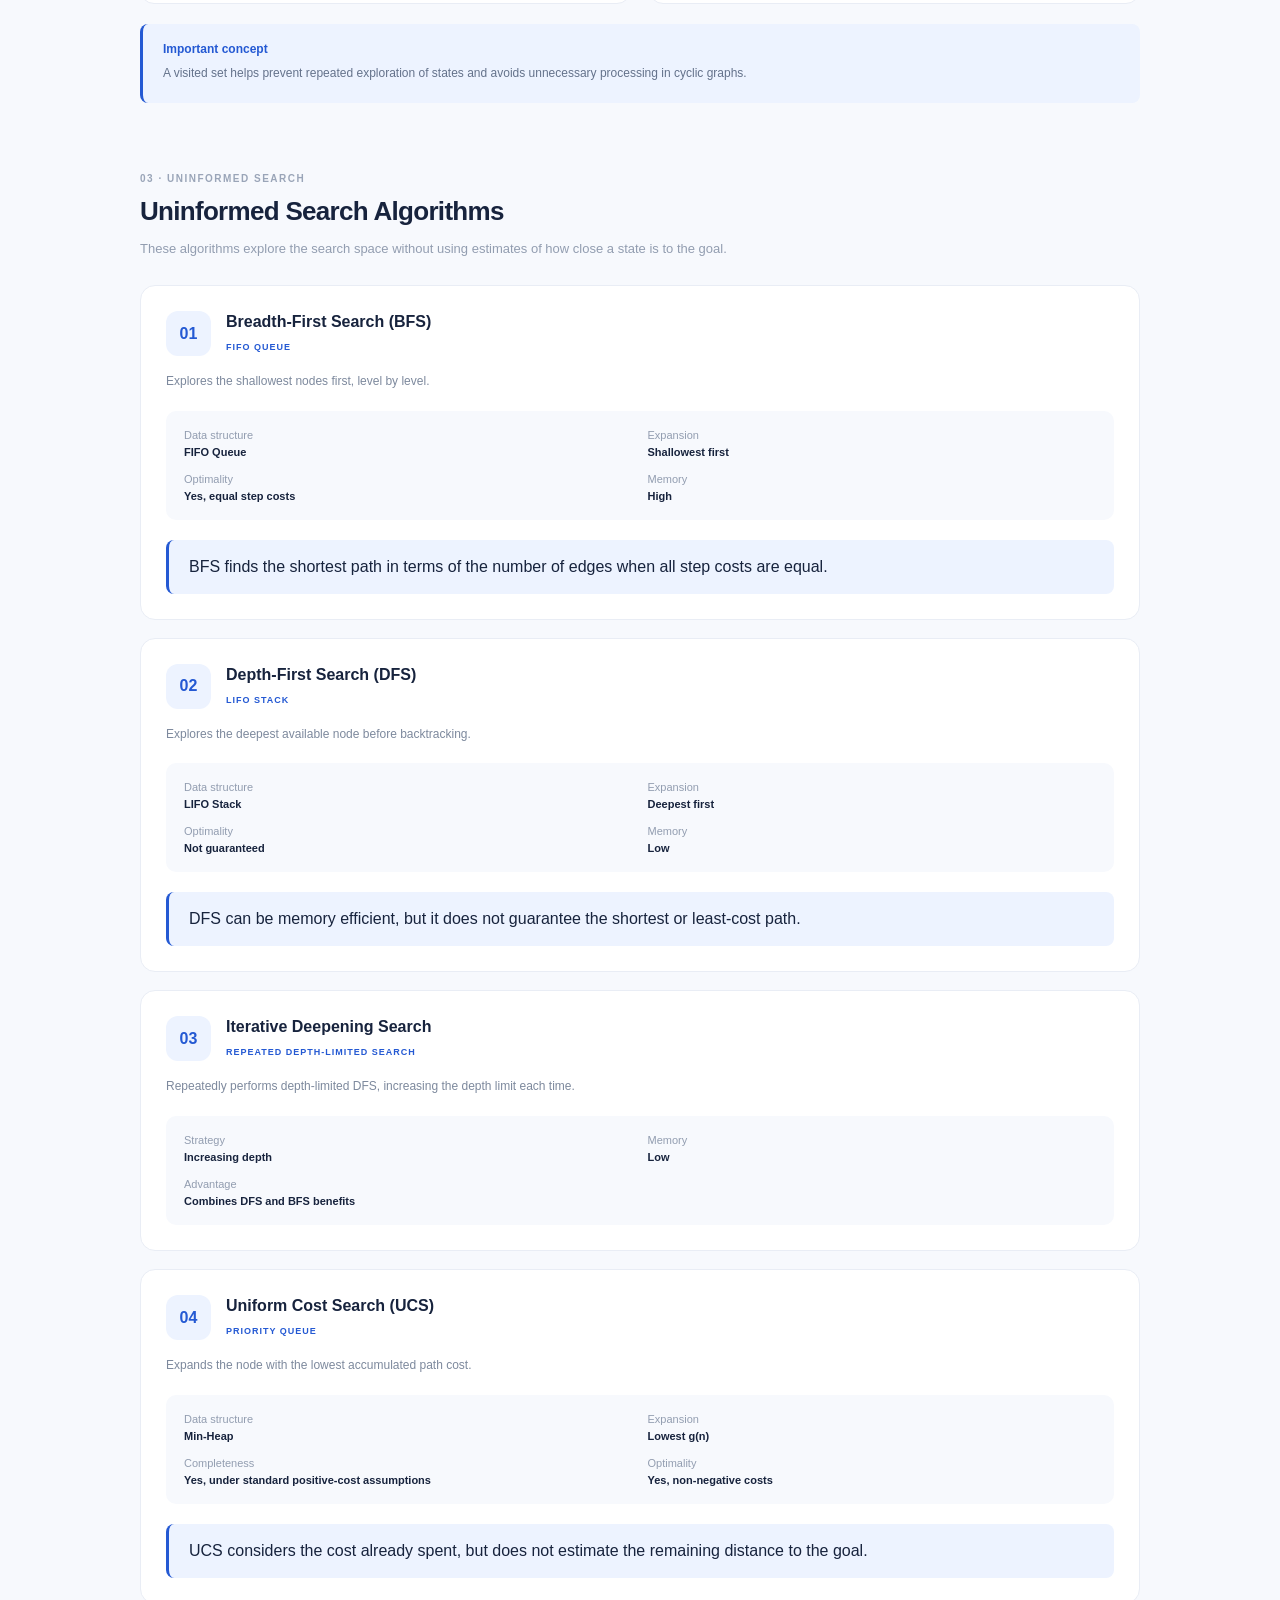
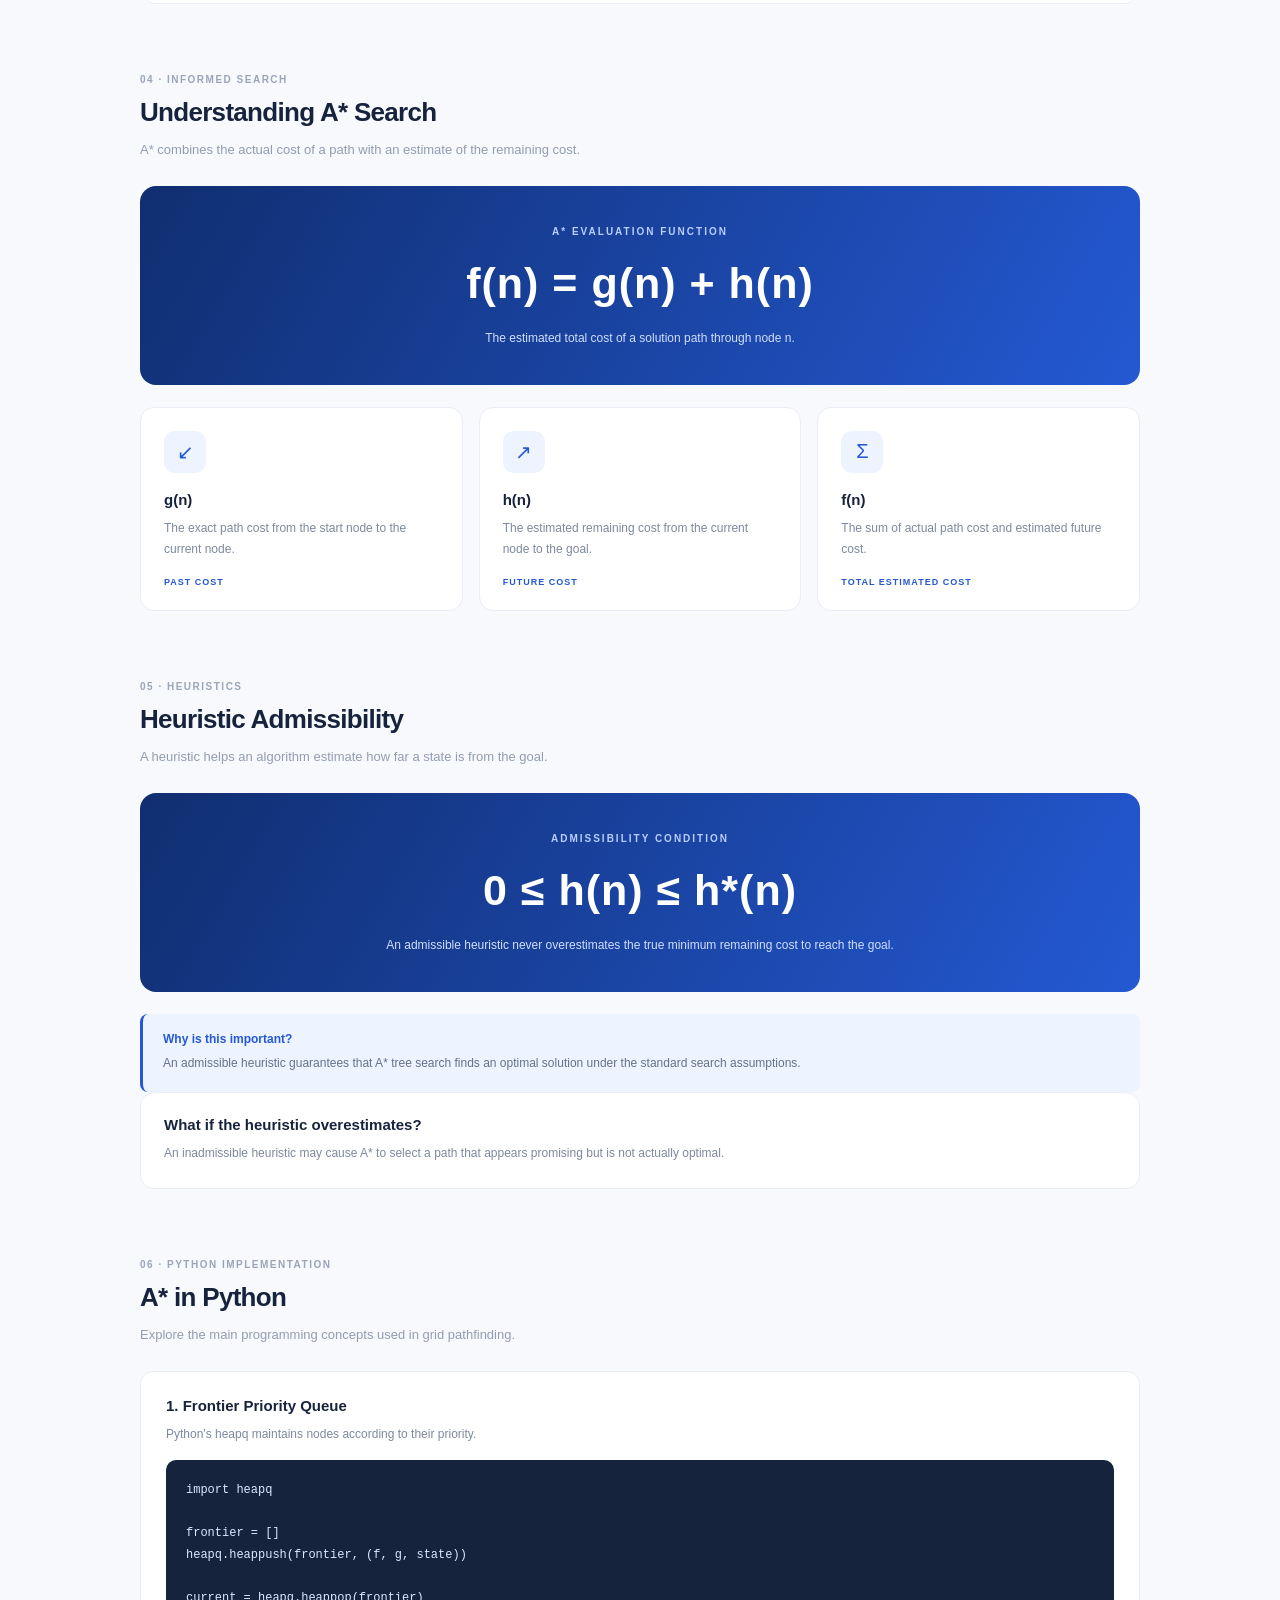
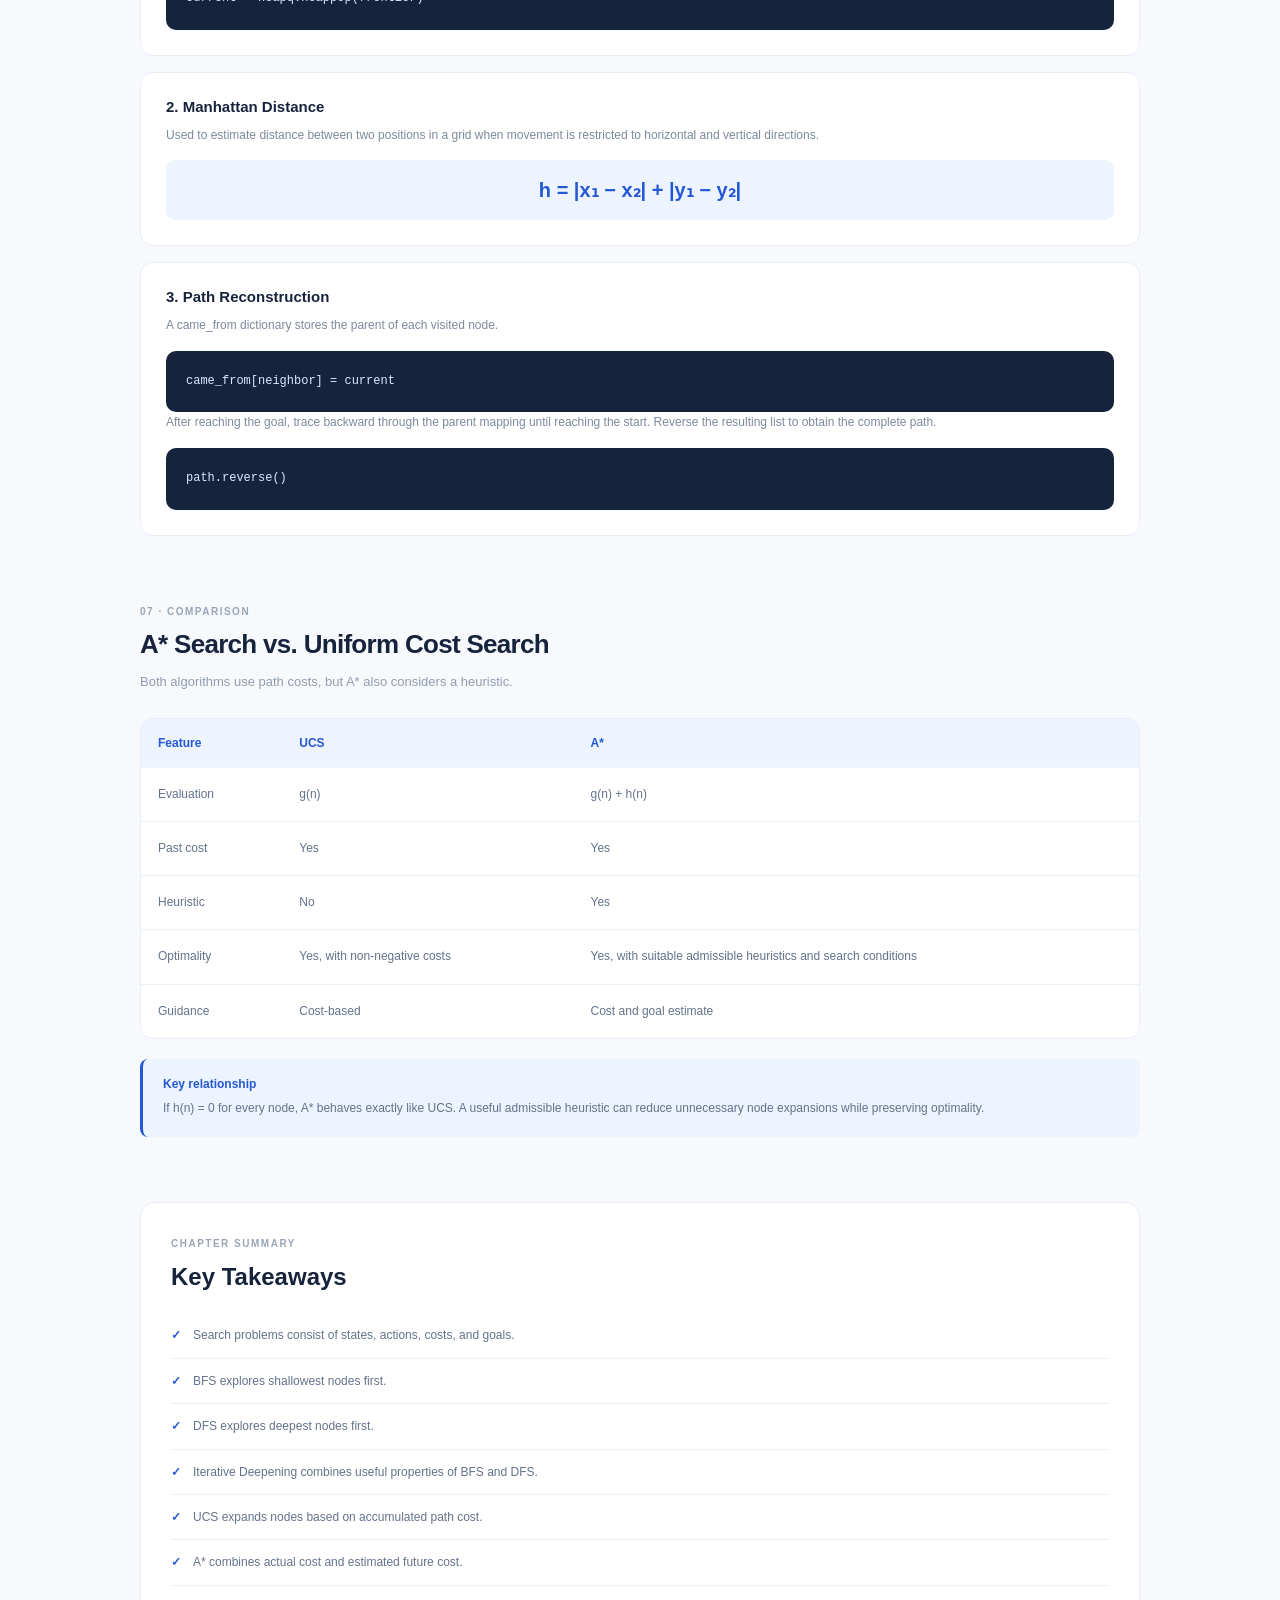
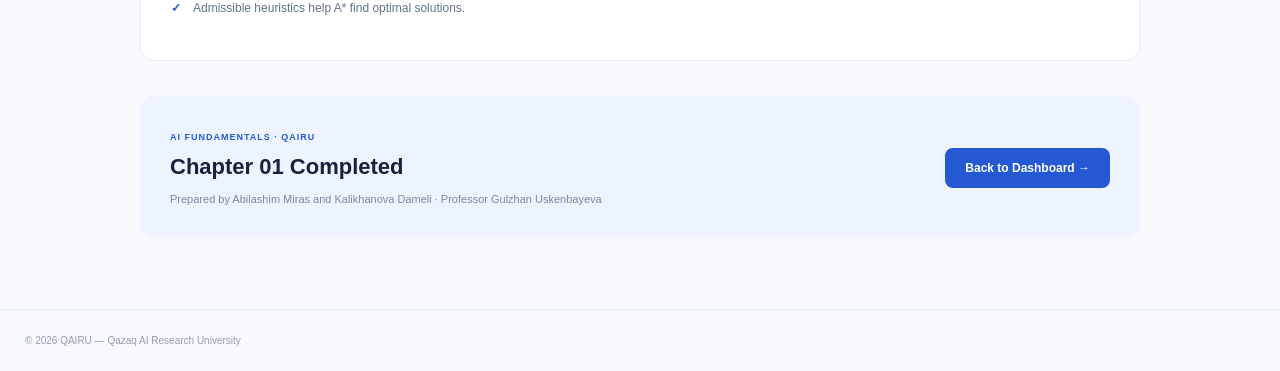
==== commit c99a14ac: "Update chapter1.html" ====
--- a/chapters/chapter1.html
+++ b/chapters/chapter1.html
@@ -399,7 +399,7 @@
         <div>
             <span>AI FUNDAMENTALS · QAIRU</span>
             <h2>Chapter 01 Completed</h2>
-            <p>Prepared by Abilashim Miras · Professor Gulzhan Uskenbayeva</p>
+            <p>Prepared by Abilashim Miras and Kalikhanova Dameli · Professor Gulzhan Uskenbayeva</p>
         </div>
         <a href="../index.html" class="primary-btn">Back to Dashboard →</a>
     </section>
